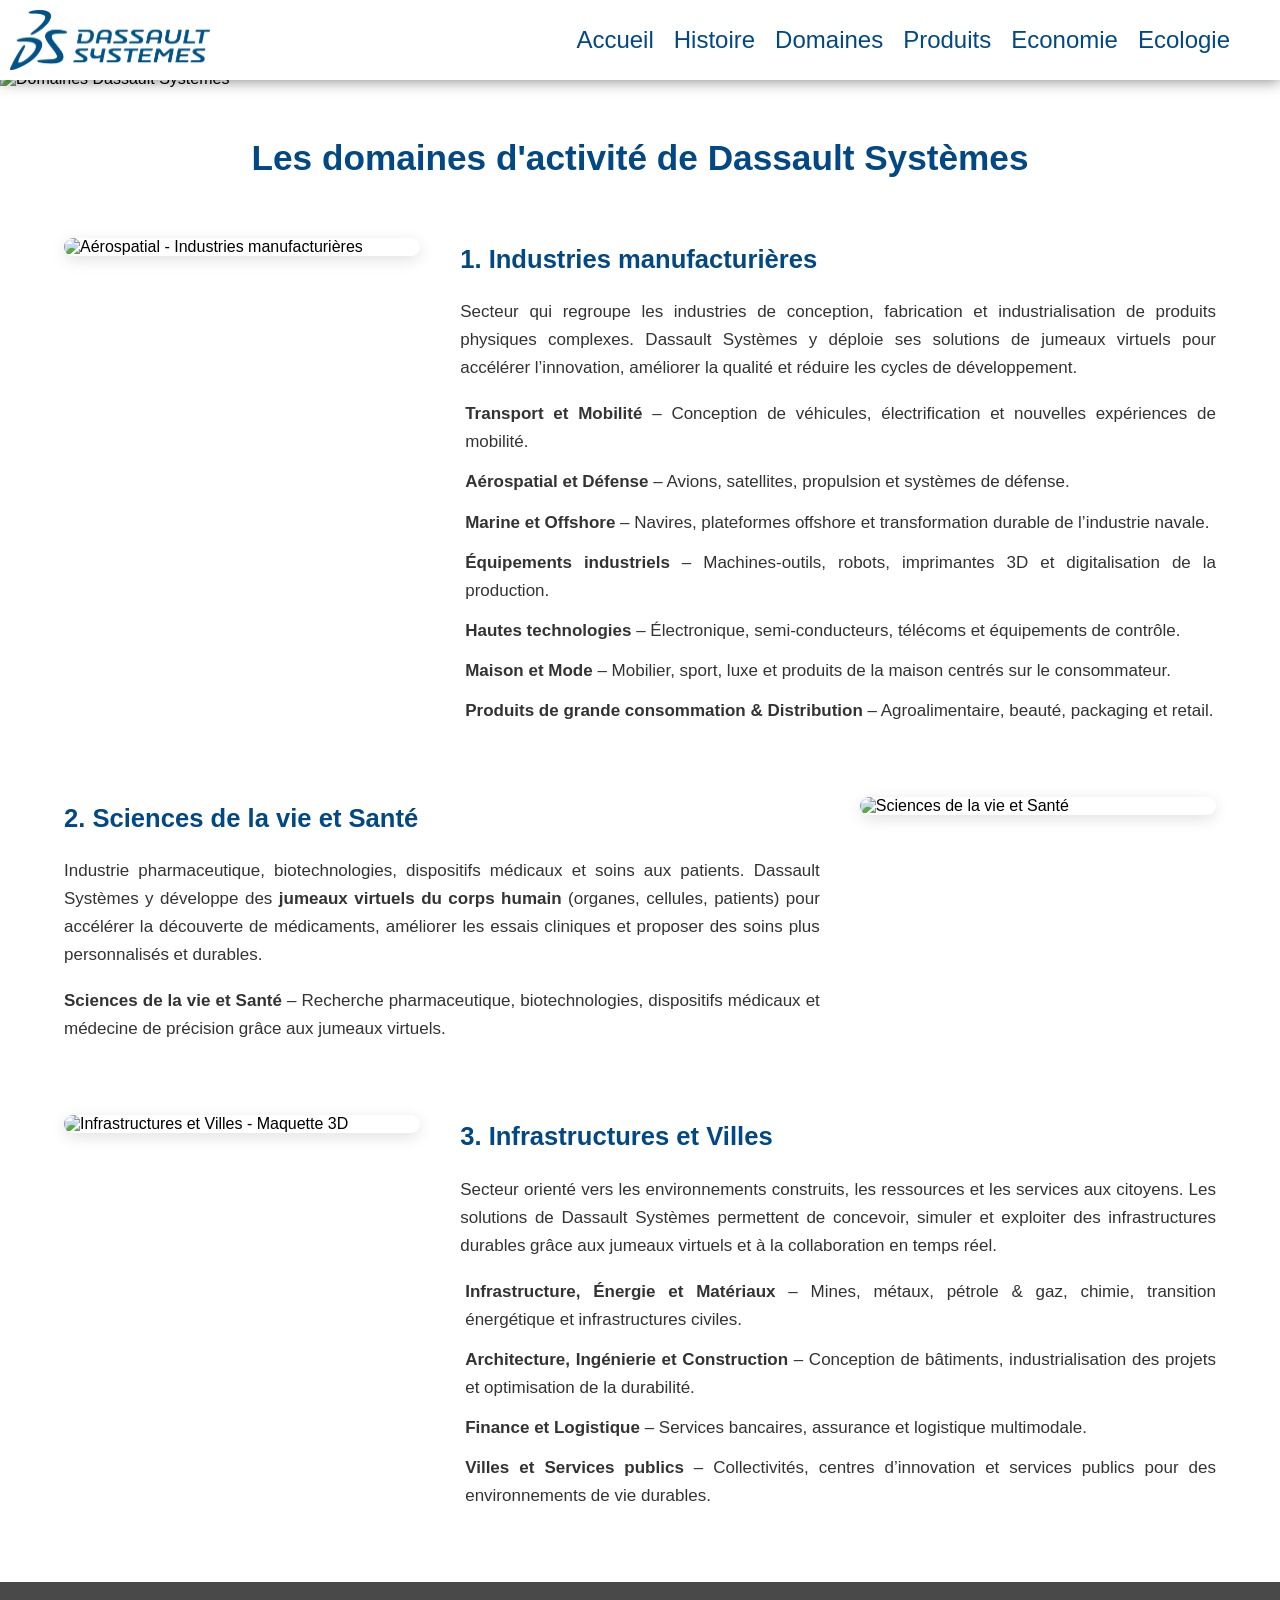
==== domaines.html @ b766d9d9 "Titres des pages harmonisés + favicon page Écologie" ====
<!DOCTYPE html>
<html lang="fr">
<head>
    <meta charset="UTF-8">
    <meta name="viewport" content="width=device-width, initial-scale=1.0">
    <title>Domaines - Dassault Systèmes</title>
    <link rel="stylesheet" href="css/domaines.css">
    <link href="images/favicon.ico" rel="icon">
</head>
<body>
    <header>
        <nav class="navbar">
            <img src="images/logo.png" class="logo">
            <div class="nav-links">
                <ul class="nav-links-list">
                    <li><a class="navlink" href="index.html">Accueil</a></li>
                    <li><a class="navlink" href="histoire.html">Histoire</a></li>
                    <li><a class="navlink" href="domaines.html">Domaines</a></li>
                    <li><a class="navlink" href="produits.html">Produits</a></li>
                    <li><a class="navlink" href="economie.html">Economie</a></li>
                    <li><a class="navlink" href="ecologie.html">Ecologie</a></li>
                </ul>
            </div>
        </nav>
    </header>

    <img src="images/Domaines/banner-domaines.jpg" alt="Domaines Dassault Systèmes" class="banner-img">

    <h1>Les domaines d'activité de Dassault Systèmes</h1>

    <div class="txt">
        <img class="img_impair" src="https://images.pexels.com/photos/38336389/pexels-photo-38336389.jpeg?auto=compress&cs=tinysrgb&w=800" alt="Aérospatial - Industries manufacturières">
        <div class="txt_impair">
            <h2>1. Industries manufacturières</h2>
            <p>
                Secteur qui regroupe les industries de conception, fabrication et industrialisation de produits physiques complexes. 
                Dassault Systèmes y déploie ses solutions de jumeaux virtuels pour accélérer l’innovation, améliorer la qualité et 
                réduire les cycles de développement.
            </p>
            <ul>
                <li><strong>Transport et Mobilité</strong> – Conception de véhicules, électrification et nouvelles expériences de mobilité.</li>
                <li><strong>Aérospatial et Défense</strong> – Avions, satellites, propulsion et systèmes de défense.</li>
                <li><strong>Marine et Offshore</strong> – Navires, plateformes offshore et transformation durable de l’industrie navale.</li>
                <li><strong>Équipements industriels</strong> – Machines-outils, robots, imprimantes 3D et digitalisation de la production.</li>
                <li><strong>Hautes technologies</strong> – Électronique, semi-conducteurs, télécoms et équipements de contrôle.</li>
                <li><strong>Maison et Mode</strong> – Mobilier, sport, luxe et produits de la maison centrés sur le consommateur.</li>
                <li><strong>Produits de grande consommation & Distribution</strong> – Agroalimentaire, beauté, packaging et retail.</li>
            </ul>
        </div>
    </div>

    <div class="txt_pair_container">
        <img class="img_pair" src="https://images.pexels.com/photos/6129879/pexels-photo-6129879.jpeg?auto=compress&cs=tinysrgb&w=800" alt="Sciences de la vie et Santé">
        <div class="txt_pair">
            <h2>2. Sciences de la vie et Santé</h2>
            <p>
                Industrie pharmaceutique, biotechnologies, dispositifs médicaux et soins aux patients. 
                Dassault Systèmes y développe des <strong>jumeaux virtuels du corps humain</strong> (organes, cellules, patients) 
                pour accélérer la découverte de médicaments, améliorer les essais cliniques et proposer des soins plus 
                personnalisés et durables.
            </p>
            <ul>
                <li><strong>Sciences de la vie et Santé</strong> – Recherche pharmaceutique, biotechnologies, dispositifs médicaux et médecine de précision grâce aux jumeaux virtuels.</li>
            </ul>
        </div>
    </div>

    <div class="txt">
        <img class="img_impair" src="https://images.pexels.com/photos/29148783/pexels-photo-29148783.jpeg?auto=compress&cs=tinysrgb&w=800" alt="Infrastructures et Villes - Maquette 3D">
        <div class="txt_impair">
            <h2>3. Infrastructures et Villes</h2>
            <p>
                Secteur orienté vers les environnements construits, les ressources et les services aux citoyens. 
                Les solutions de Dassault Systèmes permettent de concevoir, simuler et exploiter des infrastructures 
                durables grâce aux jumeaux virtuels et à la collaboration en temps réel.
            </p>
            <ul>
                <li><strong>Infrastructure, Énergie et Matériaux</strong> – Mines, métaux, pétrole & gaz, chimie, transition énergétique et infrastructures civiles.</li>
                <li><strong>Architecture, Ingénierie et Construction</strong> – Conception de bâtiments, industrialisation des projets et optimisation de la durabilité.</li>
                <li><strong>Finance et Logistique</strong> – Services bancaires, assurance et logistique multimodale.</li>
                <li><strong>Villes et Services publics</strong> – Collectivités, centres d’innovation et services publics pour des environnements de vie durables.</li>
            </ul>
        </div>
    </div>

    <footer>
        <p>&copy; 2026 Page web de Marius Baudon--Rigal</p>
    </footer>
</body>
</html>
---- css/domaines.css ----
* {
    margin: 0;
    padding: 0;
    box-sizing: border-box;
    font-family: Arial, Helvetica, sans-serif;
    text-decoration: none;
    list-style: none;
}

.navbar {
    background-color: white;
    width: 100%;
    height: 80px;
    position: fixed;
    top: 0;
    left: 0;
    z-index: 1000;
    display: flex;
    align-items: center;
    justify-content: space-between;
    box-shadow: 0 0.5px 15px rgba(0, 0, 0, 0.5);
}

.nav-links-list {
    display: flex;
    gap: 20px;
    font-size: 24px;
    padding-right: 50px;
}

.navlink {
    color: rgb(2, 72, 133);
}

nav>img {
    width: 200px;
    margin: 10px;
}


body {
    padding-top: 70px; 
}

footer {
    height: 30px;
    background-color: #494949;
    padding: 20px;
    color: white;
    text-align: center;
}

logo {
    height: 50px;
    margin: 10px;
}


h1 {
    text-align: center;
    font-size: 2.2rem;
    color: rgb(2, 72, 133);
    margin: 50px 20px 30px;
    font-weight: 600;
}

h2 {
    color: rgb(2, 72, 133);
    margin-bottom: 18px;
    font-size: 1.6rem;
}
.txt {
    display: flex;
    align-items: flex-start;
    justify-content: space-between;
    width: 90%;
    max-width: 1200px;
    margin: 60px auto;
    gap: 40px;
}

.img_impair {
    width: 380px;
    height: auto;
    object-fit: cover;
    border-radius: 10px;
    box-shadow: 0 4px 15px rgba(0, 0, 0, 0.12);
}

.txt_impair {
    width: 70%;
    color: #333333;
    font-size: 17px;
    line-height: 1.65;
    text-align: justify;
}

.txt_impair ul {
    margin-top: 18px;
}

.txt_impair li {
    margin-bottom: 12px;
    padding-left: 5px;
}

.txt_pair_container {
    display: flex;
    flex-direction: row-reverse;
    align-items: flex-start;
    justify-content: space-between;
    width: 90%;
    max-width: 1200px;
    margin: 60px auto;
    gap: 40px;
}

.img_pair {
    width: 380px;
    height: auto;
    object-fit: cover;
    border-radius: 10px;
    box-shadow: 0 4px 15px rgba(0, 0, 0, 0.12);
}

.txt_pair {
    width: 70%;
    color: #333333;
    font-size: 17px;
    line-height: 1.65;
    text-align: justify;
}

.txt_pair ul {
    margin-top: 18px;
}

.txt_pair li {
    margin-bottom: 12px;
}

@media (max-width: 900px) {
    .txt,
    .txt_pair_container {
        flex-direction: column;
        align-items: center;
    }

    .img_impair,
    .img_pair {
        width: 100%;
        max-width: 450px;
    }

    .txt_impair,
    .txt_pair {
        width: 100%;
    }
}
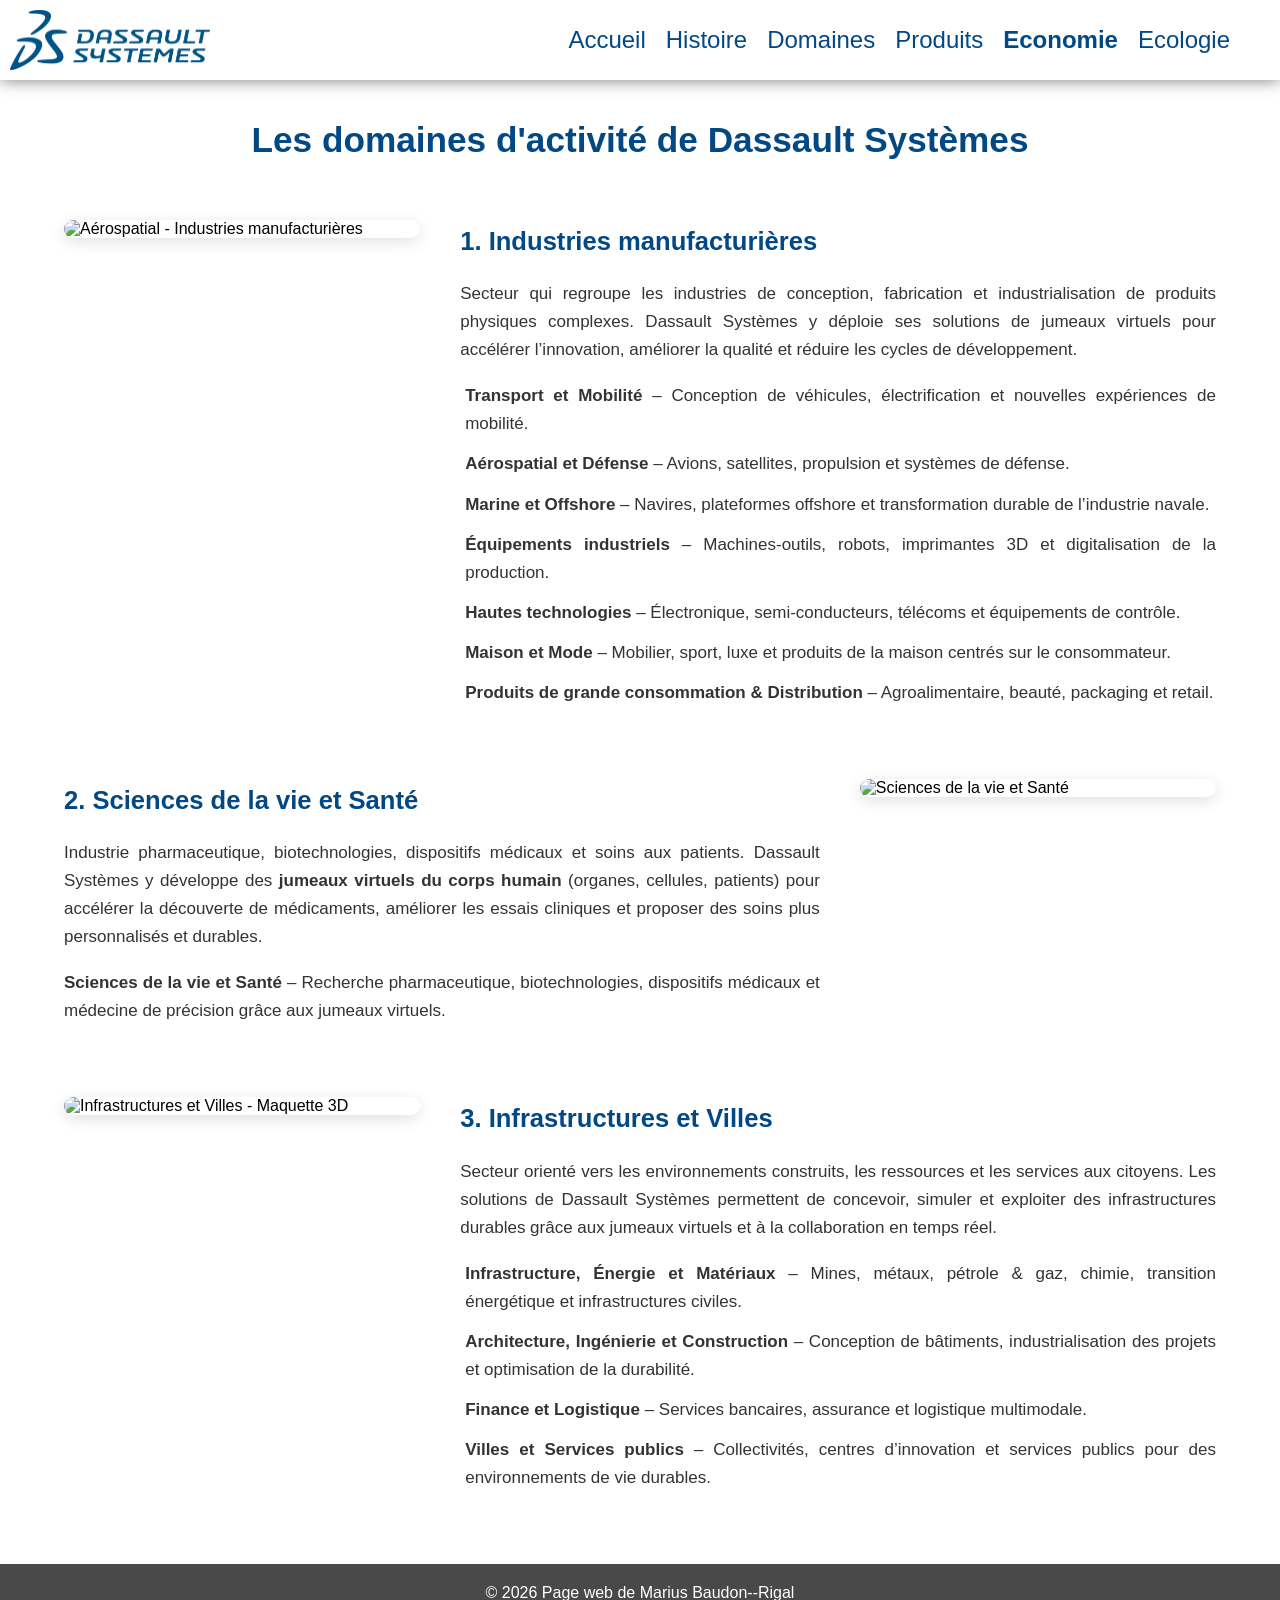
==== commit cb0f5588: "Update domaines.html" ====
--- a/domaines.html
+++ b/domaines.html
@@ -10,21 +10,19 @@
 <body>
     <header>
         <nav class="navbar">
-            <img src="images/logo.png" class="logo">
+            <img src="images/logo.png" class="logo" alt="Logo Dassault Systèmes">
             <div class="nav-links">
                 <ul class="nav-links-list">
                     <li><a class="navlink" href="index.html">Accueil</a></li>
                     <li><a class="navlink" href="histoire.html">Histoire</a></li>
                     <li><a class="navlink" href="domaines.html">Domaines</a></li>
                     <li><a class="navlink" href="produits.html">Produits</a></li>
-                    <li><a class="navlink" href="economie.html">Economie</a></li>
+                    <li><a class="navlink" href="economie.html"><strong>Economie</strong></a></li>
                     <li><a class="navlink" href="ecologie.html">Ecologie</a></li>
                 </ul>
             </div>
         </nav>
     </header>
-
-    <img src="images/Domaines/banner-domaines.jpg" alt="Domaines Dassault Systèmes" class="banner-img">
 
     <h1>Les domaines d'activité de Dassault Systèmes</h1>
 
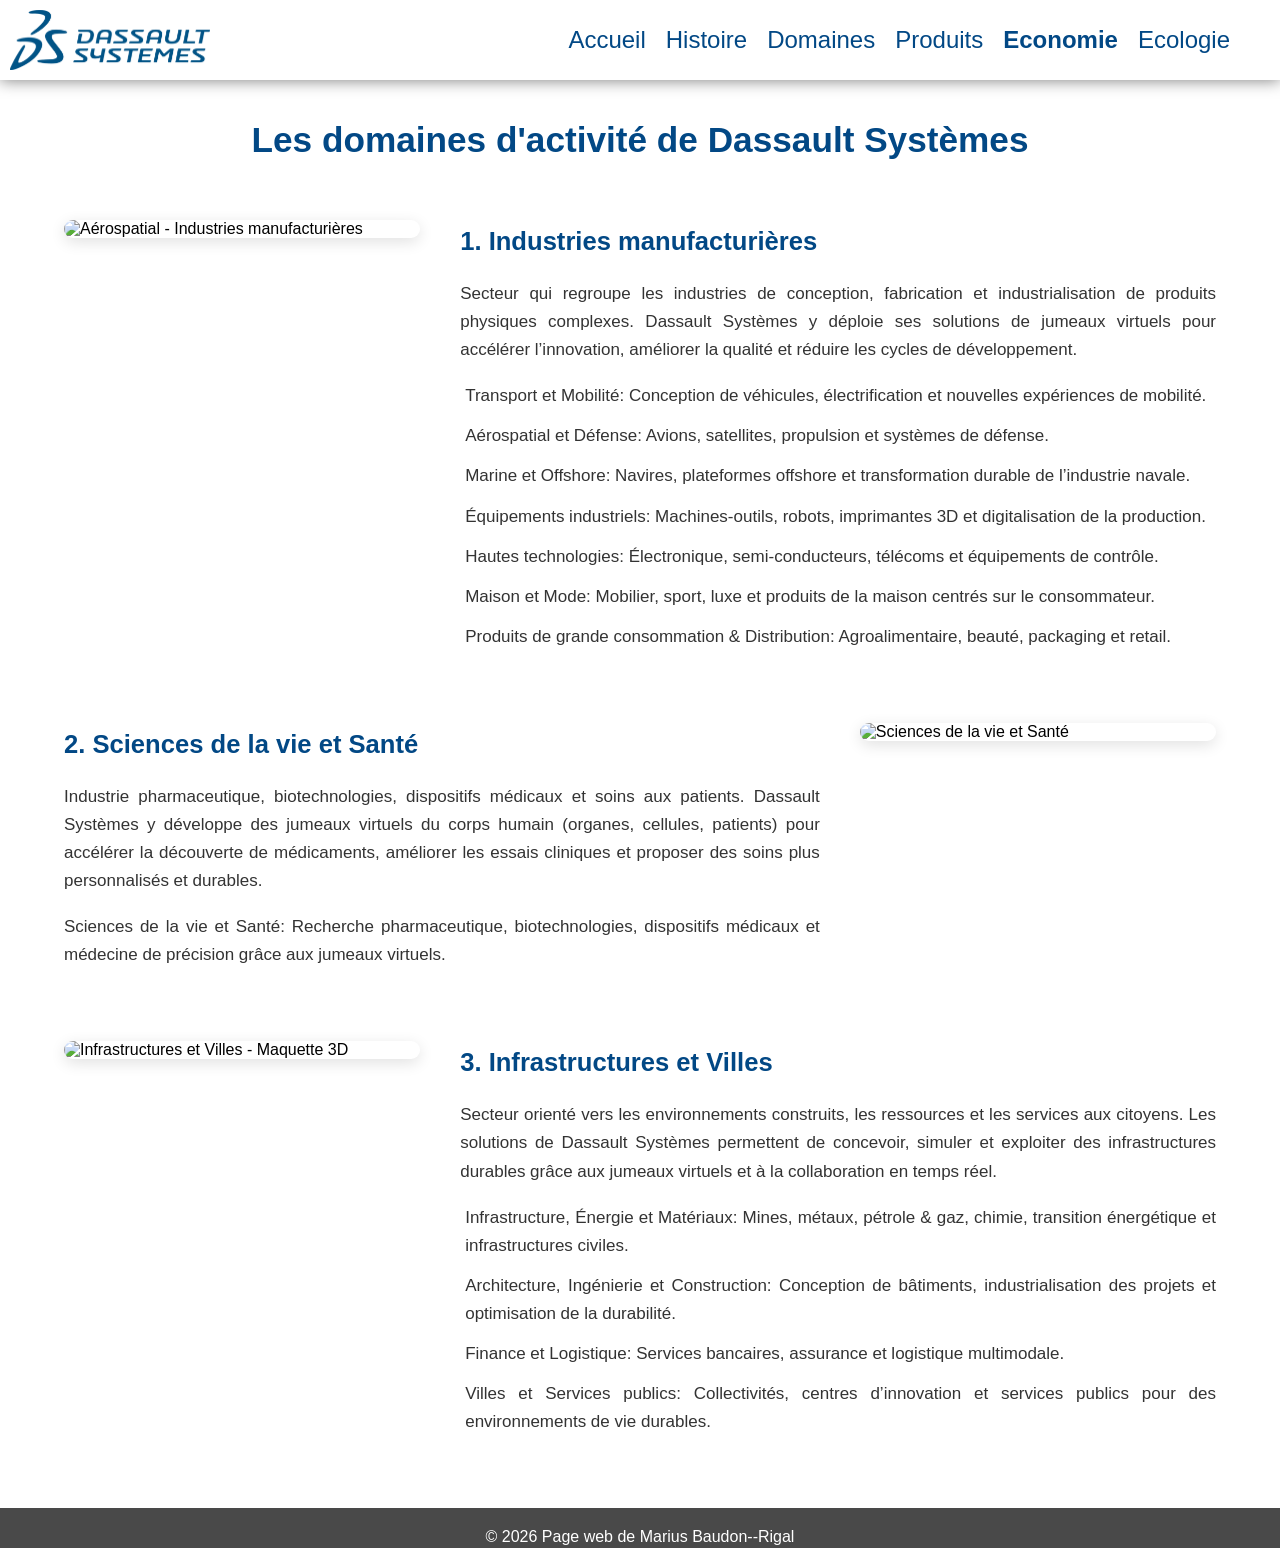
==== commit 0f5cb50d: "Update domaines.html" ====
--- a/domaines.html
+++ b/domaines.html
@@ -36,13 +36,13 @@
                 réduire les cycles de développement.
             </p>
             <ul>
-                <li><strong>Transport et Mobilité</strong> – Conception de véhicules, électrification et nouvelles expériences de mobilité.</li>
-                <li><strong>Aérospatial et Défense</strong> – Avions, satellites, propulsion et systèmes de défense.</li>
-                <li><strong>Marine et Offshore</strong> – Navires, plateformes offshore et transformation durable de l’industrie navale.</li>
-                <li><strong>Équipements industriels</strong> – Machines-outils, robots, imprimantes 3D et digitalisation de la production.</li>
-                <li><strong>Hautes technologies</strong> – Électronique, semi-conducteurs, télécoms et équipements de contrôle.</li>
-                <li><strong>Maison et Mode</strong> – Mobilier, sport, luxe et produits de la maison centrés sur le consommateur.</li>
-                <li><strong>Produits de grande consommation & Distribution</strong> – Agroalimentaire, beauté, packaging et retail.</li>
+                <li>Transport et Mobilité: Conception de véhicules, électrification et nouvelles expériences de mobilité.</li>
+                <li>Aérospatial et Défense: Avions, satellites, propulsion et systèmes de défense.</li>
+                <li>Marine et Offshore: Navires, plateformes offshore et transformation durable de l’industrie navale.</li>
+                <li>Équipements industriels: Machines-outils, robots, imprimantes 3D et digitalisation de la production.</li>
+                <li>Hautes technologies: Électronique, semi-conducteurs, télécoms et équipements de contrôle.</li>
+                <li>Maison et Mode: Mobilier, sport, luxe et produits de la maison centrés sur le consommateur.</li>
+                <li>Produits de grande consommation & Distribution: Agroalimentaire, beauté, packaging et retail.</li>
             </ul>
         </div>
     </div>
@@ -53,12 +53,12 @@
             <h2>2. Sciences de la vie et Santé</h2>
             <p>
                 Industrie pharmaceutique, biotechnologies, dispositifs médicaux et soins aux patients. 
-                Dassault Systèmes y développe des <strong>jumeaux virtuels du corps humain</strong> (organes, cellules, patients) 
+                Dassault Systèmes y développe des jumeaux virtuels du corps humain (organes, cellules, patients) 
                 pour accélérer la découverte de médicaments, améliorer les essais cliniques et proposer des soins plus 
                 personnalisés et durables.
             </p>
             <ul>
-                <li><strong>Sciences de la vie et Santé</strong> – Recherche pharmaceutique, biotechnologies, dispositifs médicaux et médecine de précision grâce aux jumeaux virtuels.</li>
+                <li>Sciences de la vie et Santé: Recherche pharmaceutique, biotechnologies, dispositifs médicaux et médecine de précision grâce aux jumeaux virtuels.</li>
             </ul>
         </div>
     </div>
@@ -73,10 +73,10 @@
                 durables grâce aux jumeaux virtuels et à la collaboration en temps réel.
             </p>
             <ul>
-                <li><strong>Infrastructure, Énergie et Matériaux</strong> – Mines, métaux, pétrole & gaz, chimie, transition énergétique et infrastructures civiles.</li>
-                <li><strong>Architecture, Ingénierie et Construction</strong> – Conception de bâtiments, industrialisation des projets et optimisation de la durabilité.</li>
-                <li><strong>Finance et Logistique</strong> – Services bancaires, assurance et logistique multimodale.</li>
-                <li><strong>Villes et Services publics</strong> – Collectivités, centres d’innovation et services publics pour des environnements de vie durables.</li>
+                <li>Infrastructure, Énergie et Matériaux: Mines, métaux, pétrole & gaz, chimie, transition énergétique et infrastructures civiles.</li>
+                <li>Architecture, Ingénierie et Construction: Conception de bâtiments, industrialisation des projets et optimisation de la durabilité.</li>
+                <li>Finance et Logistique: Services bancaires, assurance et logistique multimodale.</li>
+                <li>Villes et Services publics: Collectivités, centres d’innovation et services publics pour des environnements de vie durables.</li>
             </ul>
         </div>
     </div>
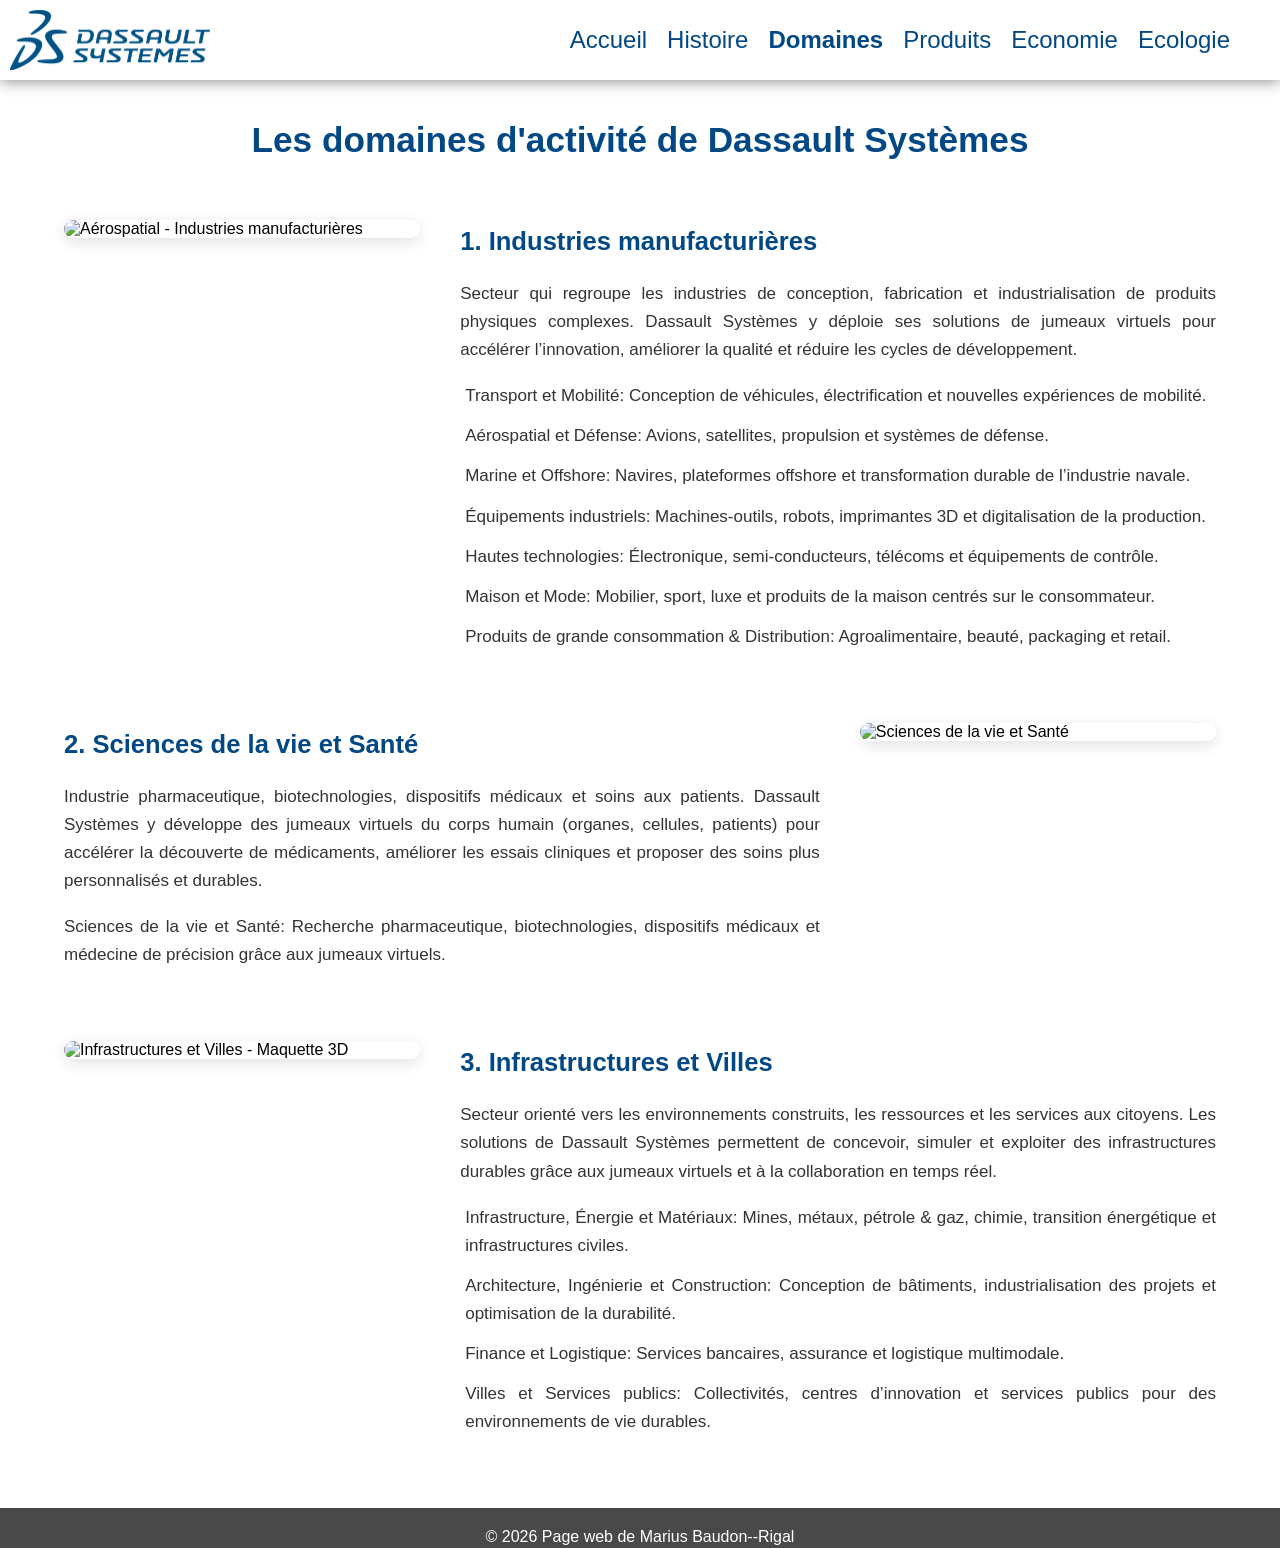
==== commit b86c861b: "Update domaines.html" ====
--- a/domaines.html
+++ b/domaines.html
@@ -15,9 +15,9 @@
                 <ul class="nav-links-list">
                     <li><a class="navlink" href="index.html">Accueil</a></li>
                     <li><a class="navlink" href="histoire.html">Histoire</a></li>
-                    <li><a class="navlink" href="domaines.html">Domaines</a></li>
+                    <li><a class="navlink" href="domaines.html"><strong>Domaines</strong></a></li>
                     <li><a class="navlink" href="produits.html">Produits</a></li>
-                    <li><a class="navlink" href="economie.html"><strong>Economie</strong></a></li>
+                    <li><a class="navlink" href="economie.html">Economie</a></li>
                     <li><a class="navlink" href="ecologie.html">Ecologie</a></li>
                 </ul>
             </div>
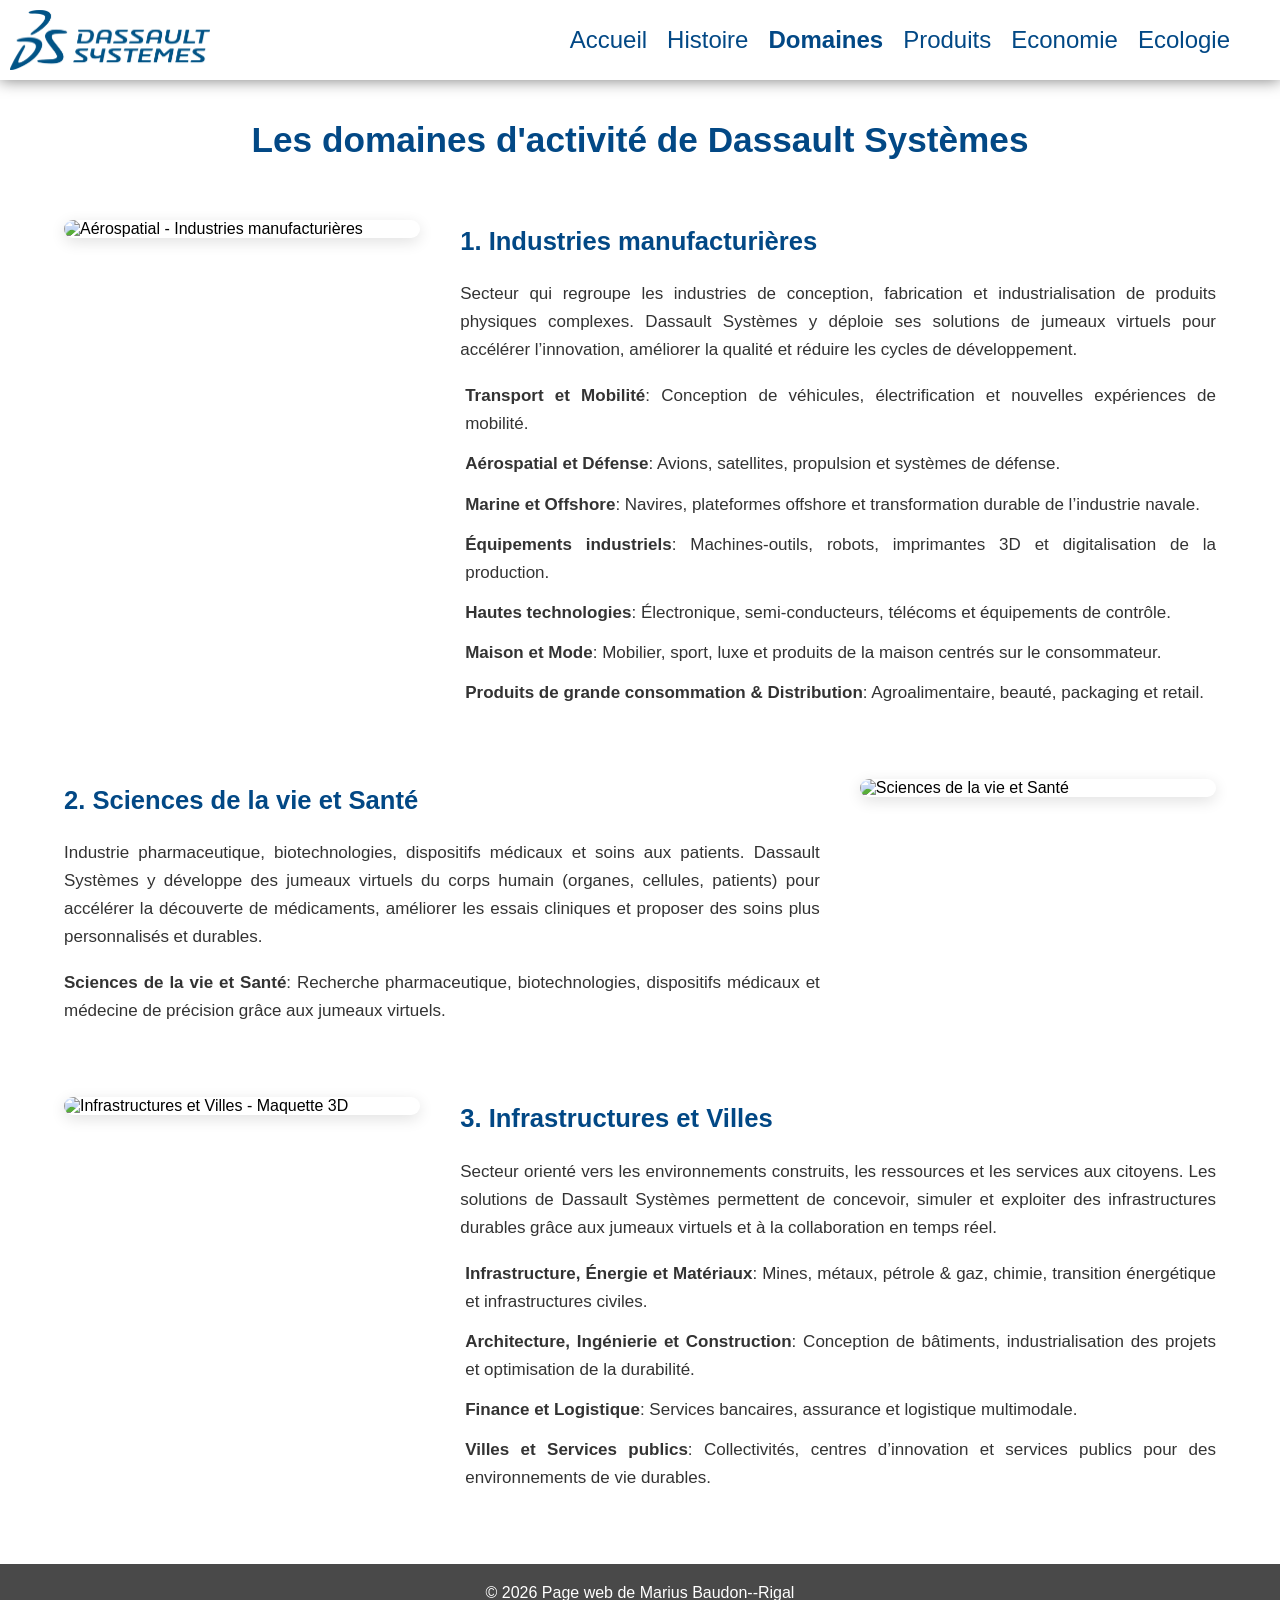
==== commit 4b76904f: "Update domaines.html" ====
--- a/domaines.html
+++ b/domaines.html
@@ -36,13 +36,13 @@
                 réduire les cycles de développement.
             </p>
             <ul>
-                <li>Transport et Mobilité: Conception de véhicules, électrification et nouvelles expériences de mobilité.</li>
-                <li>Aérospatial et Défense: Avions, satellites, propulsion et systèmes de défense.</li>
-                <li>Marine et Offshore: Navires, plateformes offshore et transformation durable de l’industrie navale.</li>
-                <li>Équipements industriels: Machines-outils, robots, imprimantes 3D et digitalisation de la production.</li>
-                <li>Hautes technologies: Électronique, semi-conducteurs, télécoms et équipements de contrôle.</li>
-                <li>Maison et Mode: Mobilier, sport, luxe et produits de la maison centrés sur le consommateur.</li>
-                <li>Produits de grande consommation & Distribution: Agroalimentaire, beauté, packaging et retail.</li>
+                <li><strong>Transport et Mobilité</strong>: Conception de véhicules, électrification et nouvelles expériences de mobilité.</li>
+                <li><strong>Aérospatial et Défense</strong>: Avions, satellites, propulsion et systèmes de défense.</li>
+                <li><strong>Marine et Offshore</strong>: Navires, plateformes offshore et transformation durable de l’industrie navale.</li>
+                <li><strong>Équipements industriels</strong>: Machines-outils, robots, imprimantes 3D et digitalisation de la production.</li>
+                <li><strong>Hautes technologies</strong>: Électronique, semi-conducteurs, télécoms et équipements de contrôle.</li>
+                <li><strong>Maison et Mode</strong>: Mobilier, sport, luxe et produits de la maison centrés sur le consommateur.</li>
+                <li><strong>Produits de grande consommation & Distribution</strong>: Agroalimentaire, beauté, packaging et retail.</li>
             </ul>
         </div>
     </div>
@@ -58,7 +58,7 @@
                 personnalisés et durables.
             </p>
             <ul>
-                <li>Sciences de la vie et Santé: Recherche pharmaceutique, biotechnologies, dispositifs médicaux et médecine de précision grâce aux jumeaux virtuels.</li>
+                <li><strong>Sciences de la vie et Santé</strong>: Recherche pharmaceutique, biotechnologies, dispositifs médicaux et médecine de précision grâce aux jumeaux virtuels.</li>
             </ul>
         </div>
     </div>
@@ -73,10 +73,10 @@
                 durables grâce aux jumeaux virtuels et à la collaboration en temps réel.
             </p>
             <ul>
-                <li>Infrastructure, Énergie et Matériaux: Mines, métaux, pétrole & gaz, chimie, transition énergétique et infrastructures civiles.</li>
-                <li>Architecture, Ingénierie et Construction: Conception de bâtiments, industrialisation des projets et optimisation de la durabilité.</li>
-                <li>Finance et Logistique: Services bancaires, assurance et logistique multimodale.</li>
-                <li>Villes et Services publics: Collectivités, centres d’innovation et services publics pour des environnements de vie durables.</li>
+                <li><strong>Infrastructure, Énergie et Matériaux</strong>: Mines, métaux, pétrole & gaz, chimie, transition énergétique et infrastructures civiles.</li>
+                <li><strong>Architecture, Ingénierie et Construction</strong>: Conception de bâtiments, industrialisation des projets et optimisation de la durabilité.</li>
+                <li><strong>Finance et Logistique</strong>: Services bancaires, assurance et logistique multimodale.</li>
+                <li><strong>Villes et Services publics</strong>: Collectivités, centres d’innovation et services publics pour des environnements de vie durables.</li>
             </ul>
         </div>
     </div>
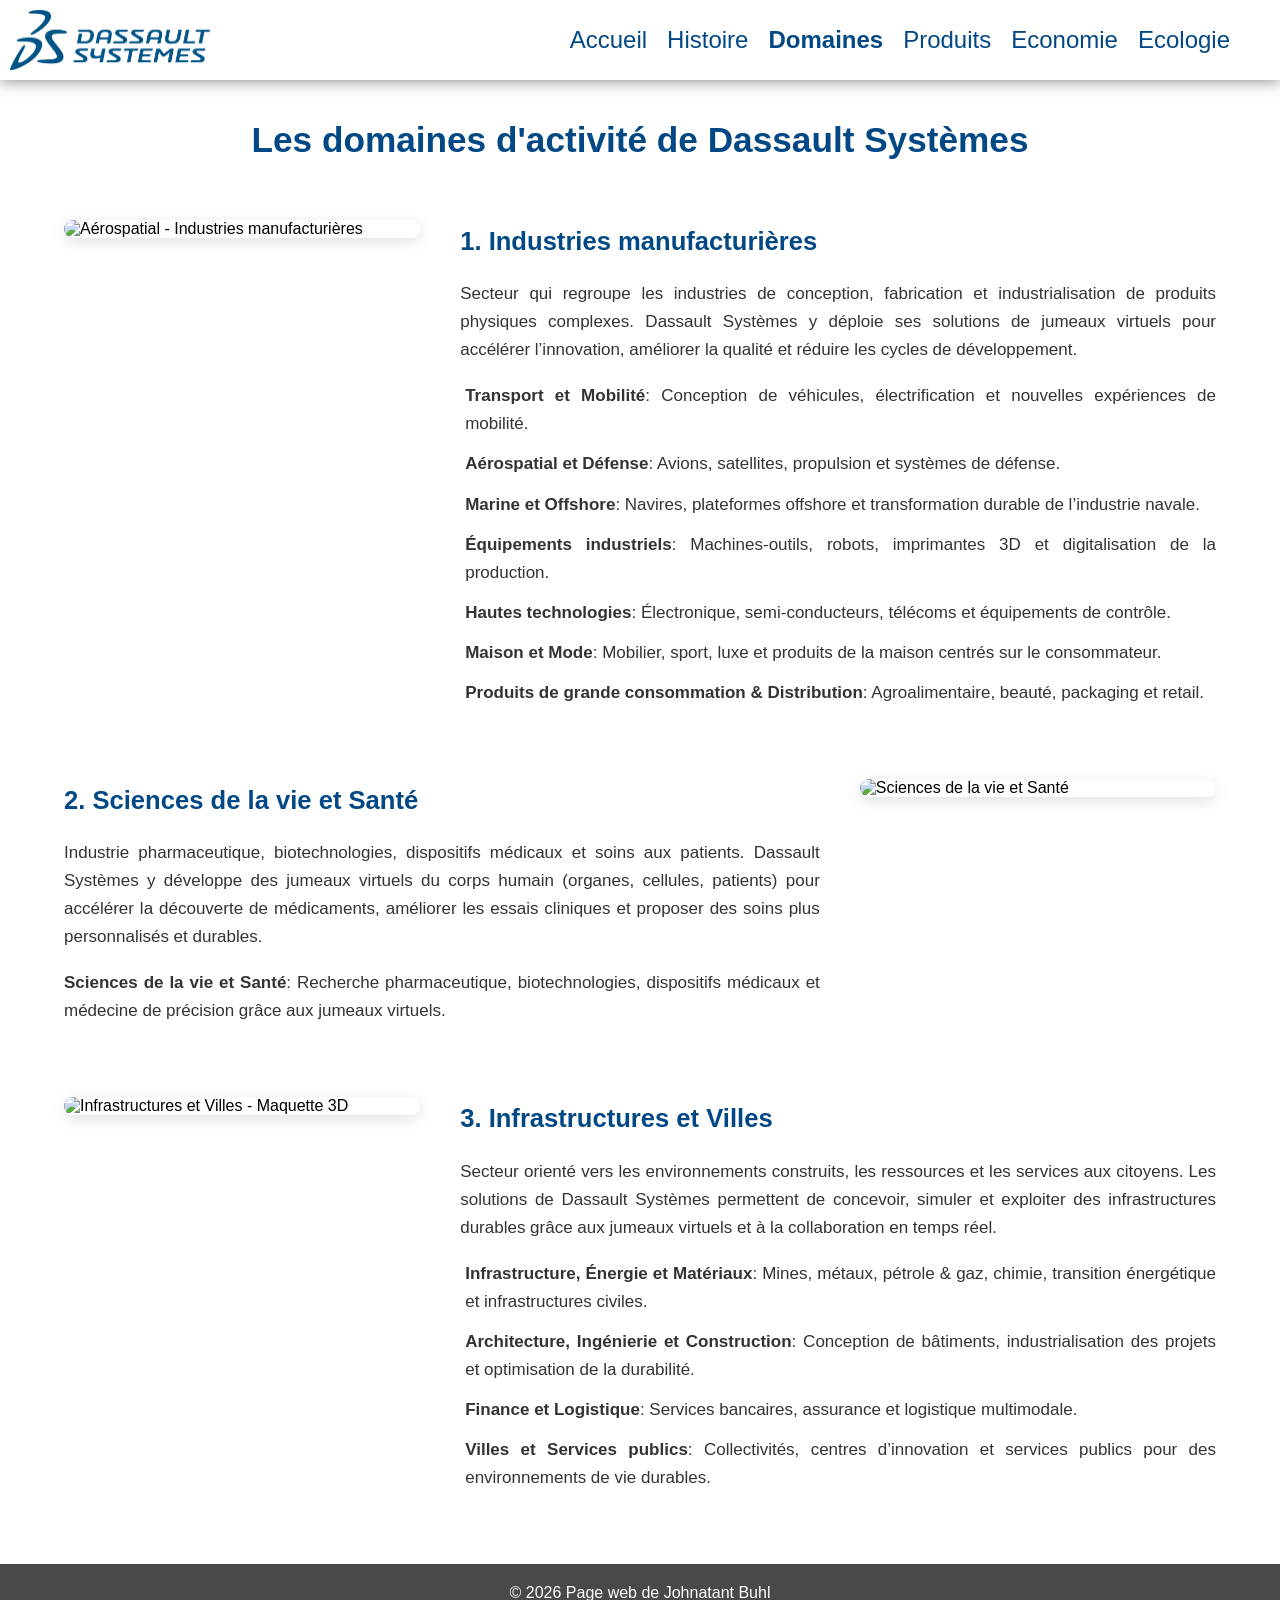
==== commit 5858524d: "Update domaines.html" ====
--- a/domaines.html
+++ b/domaines.html
@@ -82,7 +82,7 @@
     </div>
 
     <footer>
-        <p>&copy; 2026 Page web de Marius Baudon--Rigal</p>
+        <p>&copy; 2026 Page web de Johnatant Buhl</p>
     </footer>
 </body>
 </html>
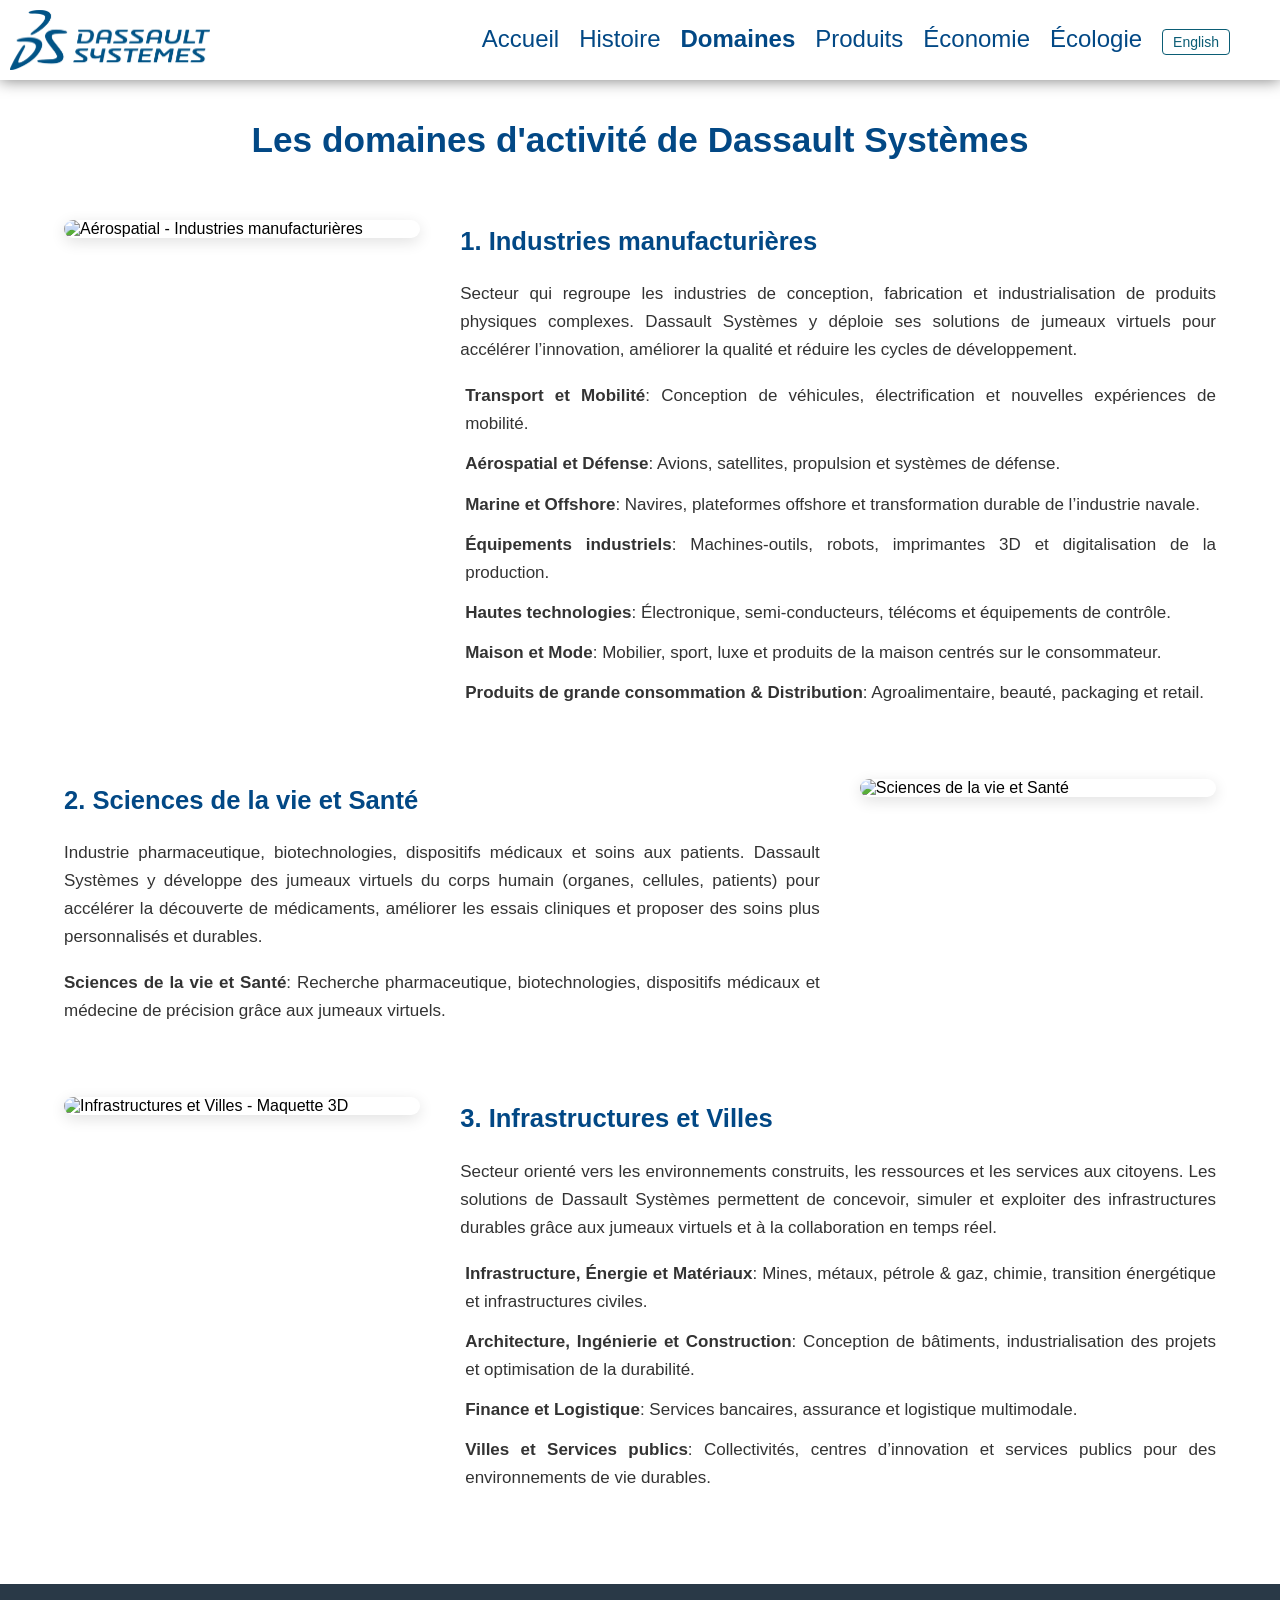
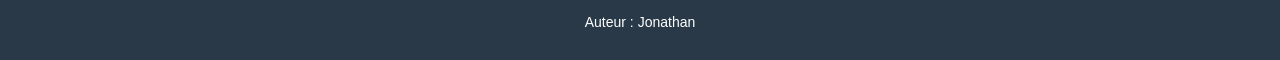
==== commit 2160e7d1: "Pied de page commun, bouton anglais/français, rubriques produits" ====
--- a/domaines.html
+++ b/domaines.html
@@ -1,88 +1,90 @@
-<!DOCTYPE html>
-<html lang="fr">
-<head>
-    <meta charset="UTF-8">
-    <meta name="viewport" content="width=device-width, initial-scale=1.0">
-    <title>Domaines - Dassault Systèmes</title>
-    <link rel="stylesheet" href="css/domaines.css">
-    <link href="images/favicon.ico" rel="icon">
-</head>
-<body>
-    <header>
-        <nav class="navbar">
-            <img src="images/logo.png" class="logo" alt="Logo Dassault Systèmes">
-            <div class="nav-links">
-                <ul class="nav-links-list">
-                    <li><a class="navlink" href="index.html">Accueil</a></li>
-                    <li><a class="navlink" href="histoire.html">Histoire</a></li>
-                    <li><a class="navlink" href="domaines.html"><strong>Domaines</strong></a></li>
-                    <li><a class="navlink" href="produits.html">Produits</a></li>
-                    <li><a class="navlink" href="economie.html">Economie</a></li>
-                    <li><a class="navlink" href="ecologie.html">Ecologie</a></li>
-                </ul>
-            </div>
-        </nav>
-    </header>
-
-    <h1>Les domaines d'activité de Dassault Systèmes</h1>
-
-    <div class="txt">
-        <img class="img_impair" src="https://images.pexels.com/photos/38336389/pexels-photo-38336389.jpeg?auto=compress&cs=tinysrgb&w=800" alt="Aérospatial - Industries manufacturières">
-        <div class="txt_impair">
-            <h2>1. Industries manufacturières</h2>
-            <p>
-                Secteur qui regroupe les industries de conception, fabrication et industrialisation de produits physiques complexes. 
-                Dassault Systèmes y déploie ses solutions de jumeaux virtuels pour accélérer l’innovation, améliorer la qualité et 
-                réduire les cycles de développement.
-            </p>
-            <ul>
-                <li><strong>Transport et Mobilité</strong>: Conception de véhicules, électrification et nouvelles expériences de mobilité.</li>
-                <li><strong>Aérospatial et Défense</strong>: Avions, satellites, propulsion et systèmes de défense.</li>
-                <li><strong>Marine et Offshore</strong>: Navires, plateformes offshore et transformation durable de l’industrie navale.</li>
-                <li><strong>Équipements industriels</strong>: Machines-outils, robots, imprimantes 3D et digitalisation de la production.</li>
-                <li><strong>Hautes technologies</strong>: Électronique, semi-conducteurs, télécoms et équipements de contrôle.</li>
-                <li><strong>Maison et Mode</strong>: Mobilier, sport, luxe et produits de la maison centrés sur le consommateur.</li>
-                <li><strong>Produits de grande consommation & Distribution</strong>: Agroalimentaire, beauté, packaging et retail.</li>
-            </ul>
-        </div>
-    </div>
-
-    <div class="txt_pair_container">
-        <img class="img_pair" src="https://images.pexels.com/photos/6129879/pexels-photo-6129879.jpeg?auto=compress&cs=tinysrgb&w=800" alt="Sciences de la vie et Santé">
-        <div class="txt_pair">
-            <h2>2. Sciences de la vie et Santé</h2>
-            <p>
-                Industrie pharmaceutique, biotechnologies, dispositifs médicaux et soins aux patients. 
-                Dassault Systèmes y développe des jumeaux virtuels du corps humain (organes, cellules, patients) 
-                pour accélérer la découverte de médicaments, améliorer les essais cliniques et proposer des soins plus 
-                personnalisés et durables.
-            </p>
-            <ul>
-                <li><strong>Sciences de la vie et Santé</strong>: Recherche pharmaceutique, biotechnologies, dispositifs médicaux et médecine de précision grâce aux jumeaux virtuels.</li>
-            </ul>
-        </div>
-    </div>
-
-    <div class="txt">
-        <img class="img_impair" src="https://images.pexels.com/photos/29148783/pexels-photo-29148783.jpeg?auto=compress&cs=tinysrgb&w=800" alt="Infrastructures et Villes - Maquette 3D">
-        <div class="txt_impair">
-            <h2>3. Infrastructures et Villes</h2>
-            <p>
-                Secteur orienté vers les environnements construits, les ressources et les services aux citoyens. 
-                Les solutions de Dassault Systèmes permettent de concevoir, simuler et exploiter des infrastructures 
-                durables grâce aux jumeaux virtuels et à la collaboration en temps réel.
-            </p>
-            <ul>
-                <li><strong>Infrastructure, Énergie et Matériaux</strong>: Mines, métaux, pétrole & gaz, chimie, transition énergétique et infrastructures civiles.</li>
-                <li><strong>Architecture, Ingénierie et Construction</strong>: Conception de bâtiments, industrialisation des projets et optimisation de la durabilité.</li>
-                <li><strong>Finance et Logistique</strong>: Services bancaires, assurance et logistique multimodale.</li>
-                <li><strong>Villes et Services publics</strong>: Collectivités, centres d’innovation et services publics pour des environnements de vie durables.</li>
-            </ul>
-        </div>
-    </div>
-
-    <footer>
-        <p>&copy; 2026 Page web de Johnatant Buhl</p>
-    </footer>
-</body>
-</html>
+<!DOCTYPE html>
+<html lang="fr">
+<head>
+    <meta charset="UTF-8">
+    <meta name="viewport" content="width=device-width, initial-scale=1.0">
+    <title>Domaines - Dassault Systèmes</title>
+    <link rel="stylesheet" href="css/domaines.css">
+    <link rel="stylesheet" href="css/commun.css">
+    <script src="js/traduction.js" defer></script>
+    <link href="images/favicon.ico" rel="icon">
+</head>
+<body>
+    <header>
+        <nav class="navbar">
+            <img src="images/logo.png" class="logo" alt="Logo Dassault Systèmes">
+            <div class="nav-links">
+                <ul class="nav-links-list">
+                    <li><a class="navlink" href="index.html">Accueil</a></li>
+                    <li><a class="navlink" href="histoire.html">Histoire</a></li>
+                    <li><a class="navlink" href="domaines.html"><strong>Domaines</strong></a></li>
+                    <li><a class="navlink" href="produits.html">Produits</a></li>
+                    <li><a class="navlink" href="economie.html">Économie</a></li>
+                    <li><a class="navlink" href="ecologie.html">Écologie</a></li>
+                </ul>
+            </div>
+        </nav>
+    </header>
+
+    <h1>Les domaines d'activité de Dassault Systèmes</h1>
+
+    <div class="txt">
+        <img class="img_impair" src="https://images.pexels.com/photos/38336389/pexels-photo-38336389.jpeg?auto=compress&cs=tinysrgb&w=800" alt="Aérospatial - Industries manufacturières">
+        <div class="txt_impair">
+            <h2>1. Industries manufacturières</h2>
+            <p>
+                Secteur qui regroupe les industries de conception, fabrication et industrialisation de produits physiques complexes. 
+                Dassault Systèmes y déploie ses solutions de jumeaux virtuels pour accélérer l’innovation, améliorer la qualité et 
+                réduire les cycles de développement.
+            </p>
+            <ul>
+                <li><strong>Transport et Mobilité</strong>: Conception de véhicules, électrification et nouvelles expériences de mobilité.</li>
+                <li><strong>Aérospatial et Défense</strong>: Avions, satellites, propulsion et systèmes de défense.</li>
+                <li><strong>Marine et Offshore</strong>: Navires, plateformes offshore et transformation durable de l’industrie navale.</li>
+                <li><strong>Équipements industriels</strong>: Machines-outils, robots, imprimantes 3D et digitalisation de la production.</li>
+                <li><strong>Hautes technologies</strong>: Électronique, semi-conducteurs, télécoms et équipements de contrôle.</li>
+                <li><strong>Maison et Mode</strong>: Mobilier, sport, luxe et produits de la maison centrés sur le consommateur.</li>
+                <li><strong>Produits de grande consommation & Distribution</strong>: Agroalimentaire, beauté, packaging et retail.</li>
+            </ul>
+        </div>
+    </div>
+
+    <div class="txt_pair_container">
+        <img class="img_pair" src="https://images.pexels.com/photos/6129879/pexels-photo-6129879.jpeg?auto=compress&cs=tinysrgb&w=800" alt="Sciences de la vie et Santé">
+        <div class="txt_pair">
+            <h2>2. Sciences de la vie et Santé</h2>
+            <p>
+                Industrie pharmaceutique, biotechnologies, dispositifs médicaux et soins aux patients. 
+                Dassault Systèmes y développe des jumeaux virtuels du corps humain (organes, cellules, patients) 
+                pour accélérer la découverte de médicaments, améliorer les essais cliniques et proposer des soins plus 
+                personnalisés et durables.
+            </p>
+            <ul>
+                <li><strong>Sciences de la vie et Santé</strong>: Recherche pharmaceutique, biotechnologies, dispositifs médicaux et médecine de précision grâce aux jumeaux virtuels.</li>
+            </ul>
+        </div>
+    </div>
+
+    <div class="txt">
+        <img class="img_impair" src="https://images.pexels.com/photos/29148783/pexels-photo-29148783.jpeg?auto=compress&cs=tinysrgb&w=800" alt="Infrastructures et Villes - Maquette 3D">
+        <div class="txt_impair">
+            <h2>3. Infrastructures et Villes</h2>
+            <p>
+                Secteur orienté vers les environnements construits, les ressources et les services aux citoyens. 
+                Les solutions de Dassault Systèmes permettent de concevoir, simuler et exploiter des infrastructures 
+                durables grâce aux jumeaux virtuels et à la collaboration en temps réel.
+            </p>
+            <ul>
+                <li><strong>Infrastructure, Énergie et Matériaux</strong>: Mines, métaux, pétrole & gaz, chimie, transition énergétique et infrastructures civiles.</li>
+                <li><strong>Architecture, Ingénierie et Construction</strong>: Conception de bâtiments, industrialisation des projets et optimisation de la durabilité.</li>
+                <li><strong>Finance et Logistique</strong>: Services bancaires, assurance et logistique multimodale.</li>
+                <li><strong>Villes et Services publics</strong>: Collectivités, centres d’innovation et services publics pour des environnements de vie durables.</li>
+            </ul>
+        </div>
+    </div>
+
+    <footer>
+        <p>Auteur : Jonathan</p>
+    </footer>
+</body>
+</html>
--- a/css/commun.css
+++ b/css/commun.css
@@ -0,0 +1,29 @@
+/* Styles communs à toutes les pages : pied de page et bouton de langue */
+
+footer {
+    width: 100%;
+    height: auto;
+    margin: 80px 0 0;
+    padding: 30px 20px;
+    box-sizing: border-box;
+    background-color: #293947;
+    color: #ffffff;
+    text-align: center;
+    font-size: 14px;
+}
+
+footer p {
+    margin: 0;
+    color: #ffffff;
+}
+
+.bouton-langue {
+    padding: 4px 10px;
+    border: 1px solid #0B5D75;
+    border-radius: 4px;
+    background-color: transparent;
+    color: #0B5D75;
+    font-family: inherit;
+    font-size: 14px;
+    cursor: pointer;
+}
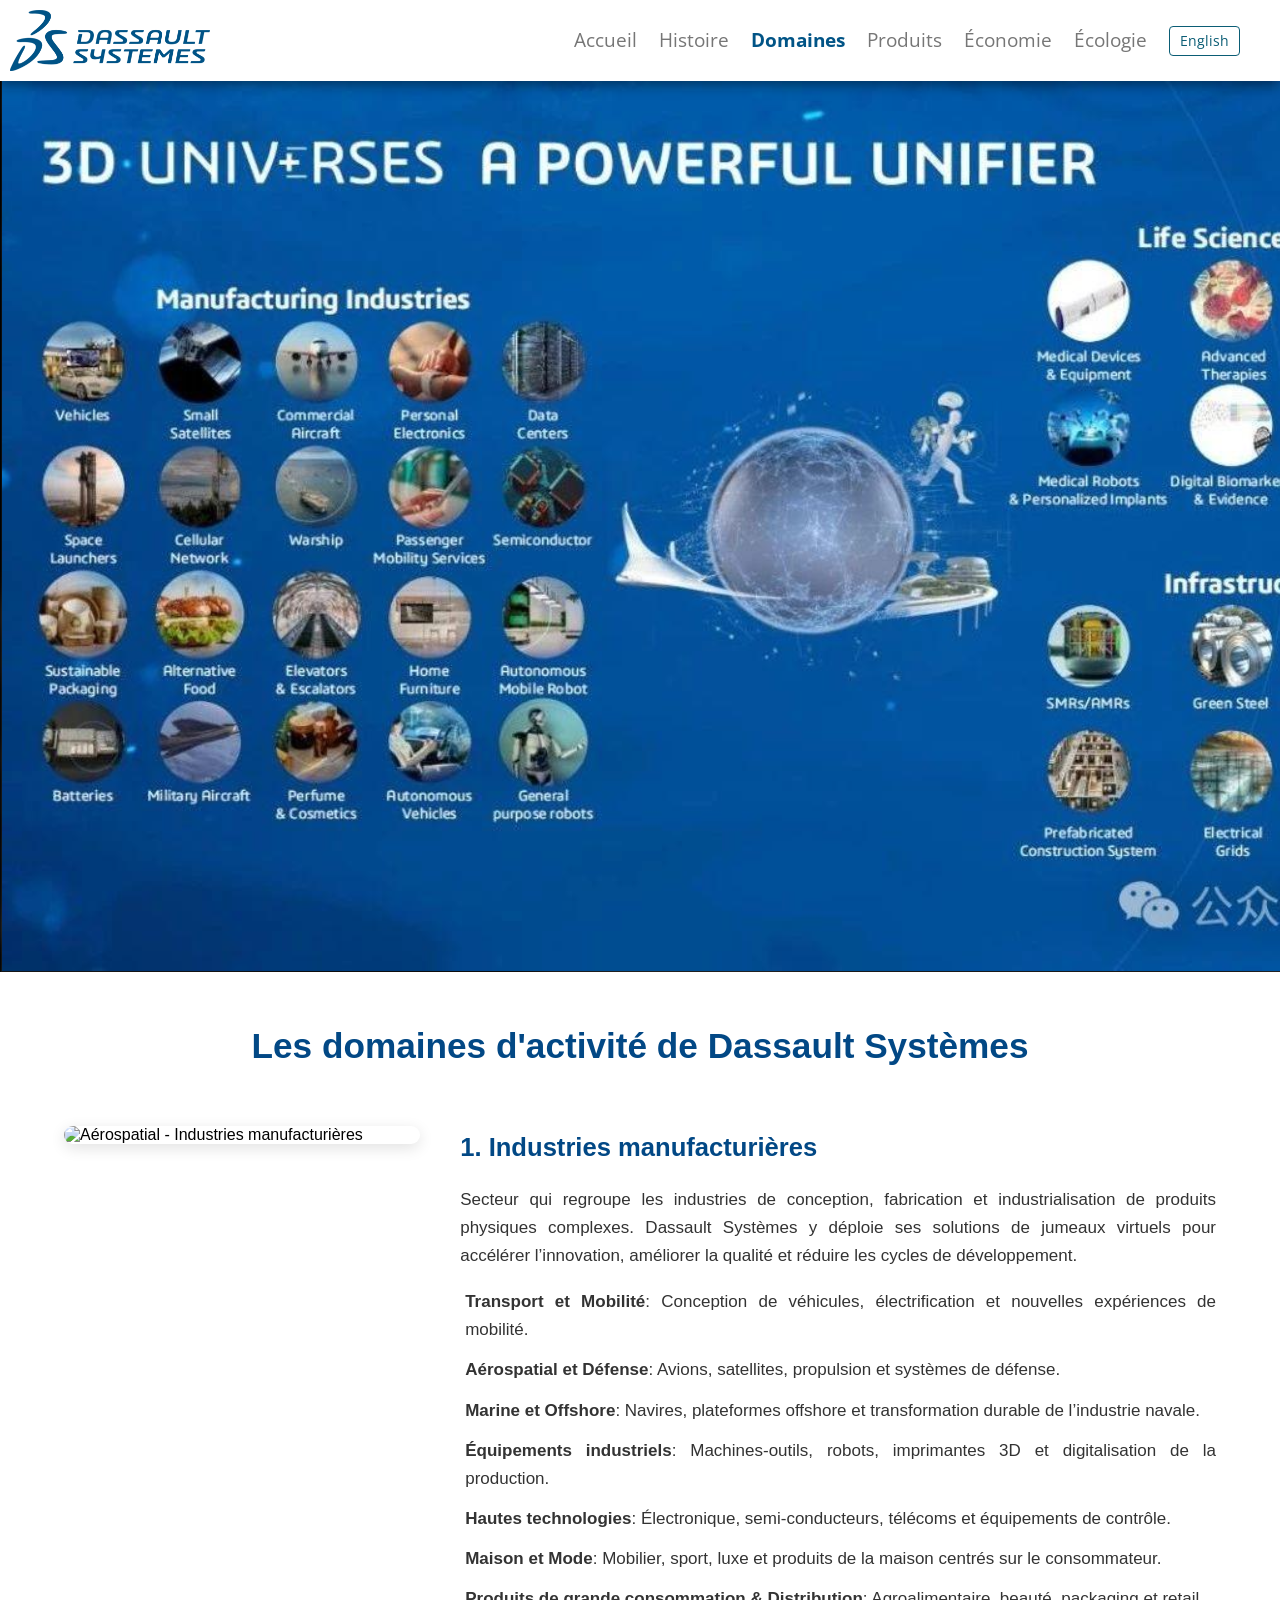
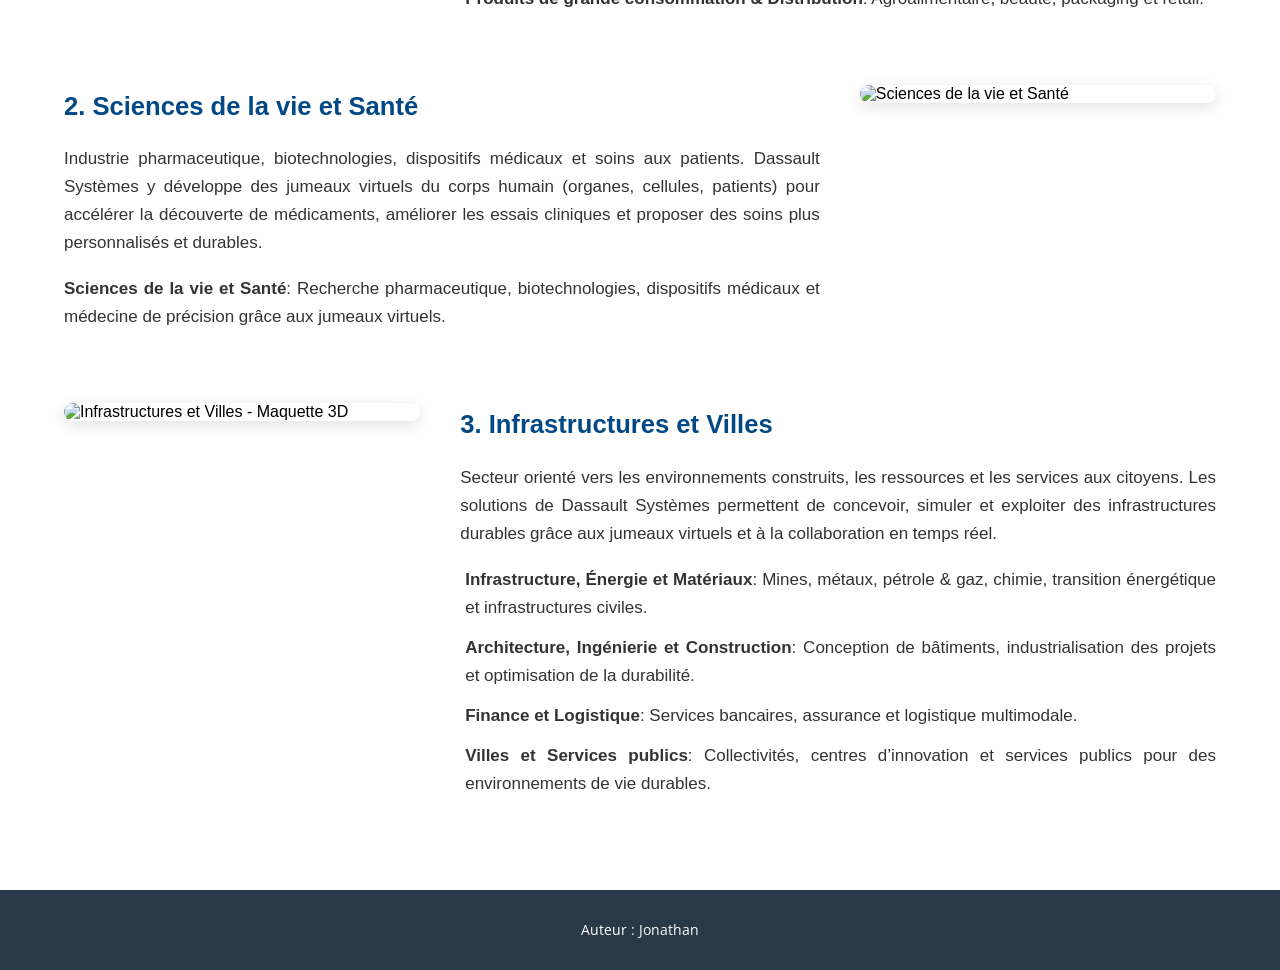
==== commit 96b71981: "Update domaines.html" ====
--- a/domaines.html
+++ b/domaines.html
@@ -25,7 +25,7 @@
             </div>
         </nav>
     </header>
-
+    <img src="images/banniere1.png" alt="Dassault systemes" class="banner-img">
     <h1>Les domaines d'activité de Dassault Systèmes</h1>
 
     <div class="txt">
--- a/css/commun.css
+++ b/css/commun.css
@@ -1,29 +1,151 @@
-/* Styles communs à toutes les pages : pied de page et bouton de langue */
+/* Styles communs à toutes les pages : barre de navigation, bouton de langue et pied de page.
+   Ce fichier est chargé après le CSS de chaque page : il impose le même rendu partout. */
 
-footer {
+@import url("https://fonts.googleapis.com/css2?family=Open+Sans:wght@400;600;700&display=swap");
+
+/* ---------- Barre de navigation ---------- */
+
+.navbar {
+    position: fixed;
+    top: 0;
+    left: 0;
+    z-index: 1000;
+    display: flex;
+    align-items: center;
+    justify-content: space-between;
+    box-sizing: border-box;
     width: 100%;
     height: auto;
-    margin: 80px 0 0;
-    padding: 30px 20px;
-    box-sizing: border-box;
-    background-color: #293947;
-    color: #ffffff;
-    text-align: center;
-    font-size: 14px;
+    min-height: 80px;
+    margin: 0;
+    padding: 0;
+    background-color: #ffffff;
+    box-shadow: 0 4px 12px rgba(0, 0, 0, 0.45);
 }
 
-footer p {
-    margin: 0;
-    color: #ffffff;
+.navbar,
+.navbar * {
+    font-family: "Open Sans", Arial, Helvetica, sans-serif;
 }
 
-.bouton-langue {
+.navbar > img {
+    display: block;
+    width: 200px;
+    height: auto;
+    margin: 10px;
+}
+
+.navbar .nav-links {
+    margin: 0;
+    padding: 0;
+}
+
+.navbar .nav-links-list {
+    display: flex;
+    align-items: center;
+    gap: 22px;
+    margin: 0;
+    padding: 0 40px 0 0;
+    font-size: 19px;
+    line-height: 1.6;
+    list-style: none;
+}
+
+.navbar .nav-links-list li {
+    margin: 0;
+    padding: 0;
+    list-style: none;
+}
+
+.navbar .navlink {
+    color: #767676;
+    font-size: 19px;
+    font-weight: 400;
+    text-decoration: none;
+    transition: color 0.2s ease;
+}
+
+.navbar .navlink:hover,
+.navbar .navlink.actif {
+    color: #015486;
+    text-decoration: none;
+}
+
+.navbar .navlink.actif {
+    font-weight: 700;
+}
+
+.navbar .navlink strong {
+    color: #015486;
+    font-weight: 700;
+}
+
+/* ---------- Bouton de langue ---------- */
+
+.navbar .bouton-langue {
+    margin: 0;
     padding: 4px 10px;
     border: 1px solid #0B5D75;
     border-radius: 4px;
     background-color: transparent;
     color: #0B5D75;
-    font-family: inherit;
     font-size: 14px;
+    font-weight: 400;
+    line-height: 1.4;
     cursor: pointer;
 }
+
+/* ---------- Pied de page ---------- */
+
+footer {
+    display: flex;
+    align-items: center;
+    justify-content: center;
+    box-sizing: border-box;
+    width: 100%;
+    height: 80px;
+    margin: 80px 0 0;
+    padding: 0 20px;
+    background-color: #293947;
+    color: #ffffff;
+    text-align: center;
+}
+
+footer p {
+    margin: 0;
+    padding: 0;
+    color: #ffffff;
+    font-family: "Open Sans", Arial, Helvetica, sans-serif;
+    font-size: 14px;
+    line-height: 1.4;
+}
+
+/* ---------- Petits écrans ---------- */
+
+@media (max-width: 950px) {
+    .navbar .nav-links-list {
+        flex-wrap: wrap;
+        gap: 10px 18px;
+        font-size: 17px;
+    }
+
+    .navbar .navlink {
+        font-size: 17px;
+    }
+}
+
+@media (max-width: 600px) {
+    .navbar > img {
+        width: 140px;
+        margin: 8px;
+    }
+
+    .navbar .nav-links-list {
+        gap: 8px 14px;
+        padding: 6px 10px 6px 0;
+    }
+
+    .navbar .navlink {
+        font-size: 13px;
+    }
+}
